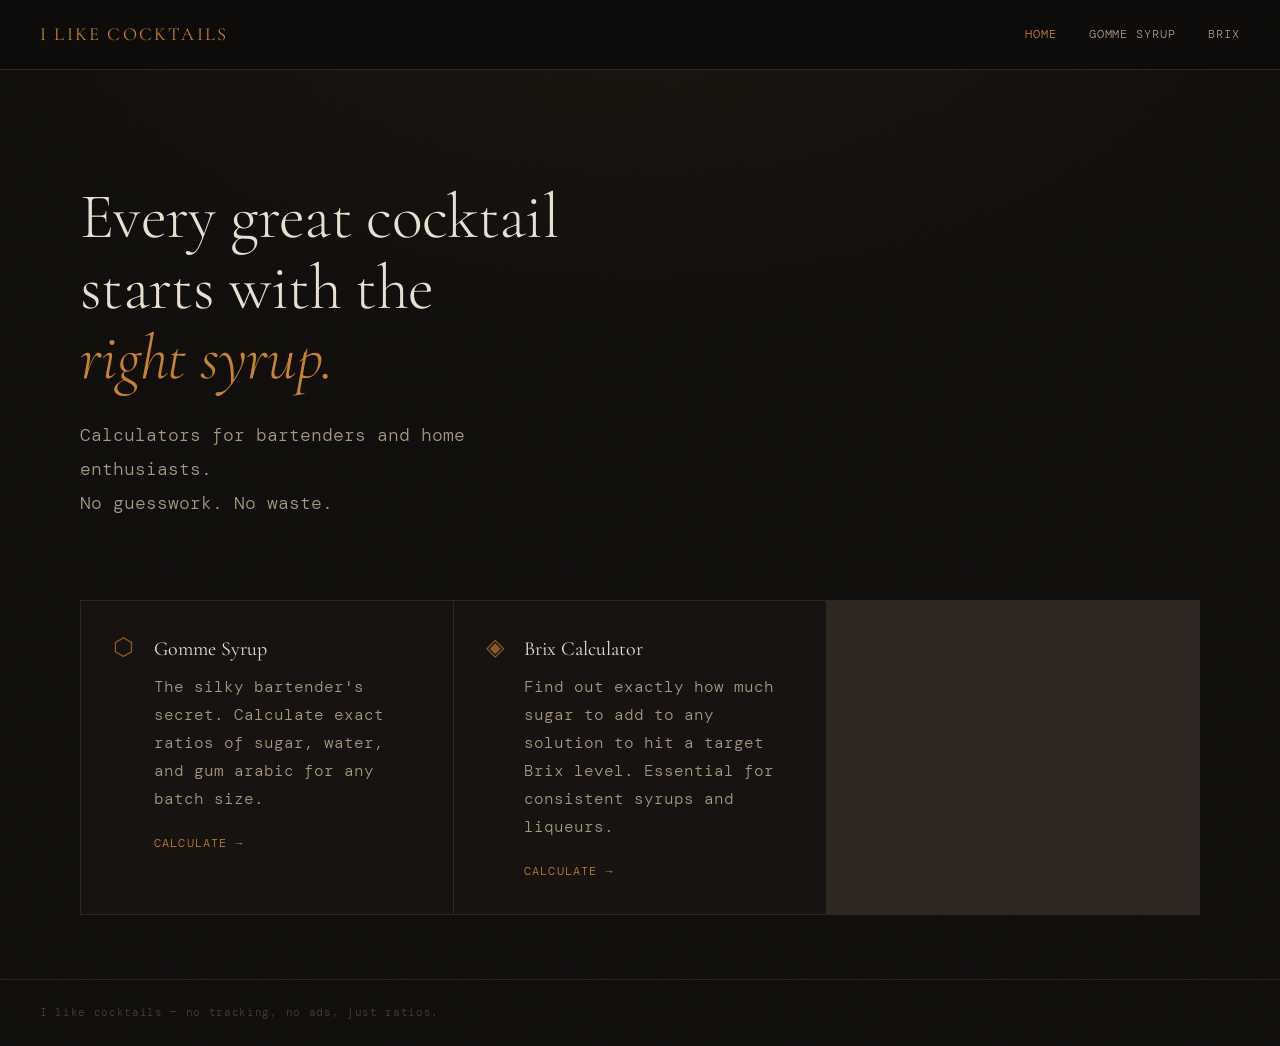
==== index.html @ 7484436f "🎉(Init): Initial commit" ====
<!DOCTYPE html>
<html lang="en">
<head>
  <meta charset="UTF-8" />
  <meta name="viewport" content="width=device-width, initial-scale=1.0" />
  <title>I like cocktails</title>
  <link rel="stylesheet" href="style.css" />
</head>
<body>

  <header>
    <a href="index.html" class="logo">I like cocktails</a>
    <nav>
      <a href="index.html" class="active">Home</a>
      <a href="gomme.html">Gomme Syrup</a>
      <a href="brix.html">Brix</a>
    </nav>
  </header>

  <main class="landing">
    <div class="hero">
      <h1>Every great cocktail<br/>starts with the<br/><em>right syrup.</em></h1>
      <p class="hero-sub">Calculators for bartenders and home enthusiasts.<br/>No guesswork. No waste.</p>
    </div>

    <div class="cards">
      <a href="gomme.html" class="card">
        <div class="card-icon">⬡</div>
        <div class="card-content">
          <h2>Gomme Syrup</h2>
          <p>The silky bartender's secret. Calculate exact ratios of sugar, water, and gum arabic for any batch size.</p>
          <span class="card-link">Calculate →</span>
        </div>
      </a>

      <a href="brix.html" class="card">
        <div class="card-icon">◈</div>
        <div class="card-content">
          <h2>Brix Calculator</h2>
          <p>Find out exactly how much sugar to add to any solution to hit a target Brix level. Essential for consistent syrups and liqueurs.</p>
          <span class="card-link">Calculate →</span>
        </div>
      </a>
    </div>
  </main>

  <footer>
    <span>I like cocktails — no tracking, no ads, just ratios.</span>
  </footer>

</body>
</html>
---- style.css ----
/* =====================================================
   THE SYRUP LAB — Dark bar aesthetic
   ===================================================== */

@import url('https://fonts.googleapis.com/css2?family=Cormorant+Garamond:ital,wght@0,300;0,400;0,600;1,300;1,400&family=DM+Mono:wght@300;400&display=swap');

/* ---- Variables ---- */
:root {
  --bg:         #0e0c0a;
  --bg-card:    #161310;
  --bg-panel:   #1a1613;
  --bg-input:   #1f1b17;
  --border:     #2e2820;
  --border-lit: #4a3d2e;
  --amber:      #c8832a;
  --amber-dim:  #8a5a1e;
  --amber-glow: rgba(200, 131, 42, 0.12);
  --gold:       #d4a843;
  --text:       #e8dfd0;
  --text-dim:   #a89880;
  --text-muted: #4a4035;
  --radius:     4px;
  --font-serif: 'Cormorant Garamond', Georgia, serif;
  --font-mono:  'DM Mono', 'Courier New', monospace;
}

/* ---- Reset ---- */
*, *::before, *::after { box-sizing: border-box; margin: 0; padding: 0; }

html { font-size: 16px; scroll-behavior: smooth; }

body {
  background: var(--bg);
  color: var(--text);
  font-family: var(--font-mono);
  font-weight: 300;
  line-height: 1.6;
  min-height: 100vh;
  display: flex;
  flex-direction: column;
  /* subtle grain overlay */
  background-image:
    radial-gradient(ellipse 80% 60% at 50% -10%, rgba(200,131,42,0.07) 0%, transparent 70%),
    url("data:image/svg+xml,%3Csvg xmlns='http://www.w3.org/2000/svg' width='200' height='200'%3E%3Cfilter id='n'%3E%3CfeTurbulence type='fractalNoise' baseFrequency='0.75' numOctaves='4' stitchTiles='stitch'/%3E%3C/filter%3E%3Crect width='200' height='200' filter='url(%23n)' opacity='0.03'/%3E%3C/svg%3E");
}

/* ---- Header ---- */
header {
  display: flex;
  align-items: center;
  justify-content: space-between;
  padding: 1.25rem 2.5rem;
  border-bottom: 1px solid var(--border);
  position: sticky;
  top: 0;
  background: rgba(14,12,10,0.92);
  backdrop-filter: blur(8px);
  z-index: 100;
}

.logo {
  font-family: var(--font-serif);
  font-weight: 400;
  font-size: 1.15rem;
  letter-spacing: 0.12em;
  text-transform: uppercase;
  color: var(--amber);
  text-decoration: none;
}

nav {
  display: flex;
  gap: 2rem;
}

nav a {
  font-family: var(--font-mono);
  font-size: 0.75rem;
  letter-spacing: 0.08em;
  text-transform: uppercase;
  color: var(--text-dim);
  text-decoration: none;
  transition: color 0.2s;
}

nav a:hover { color: var(--text); }
nav a.active { color: var(--amber); }

/* ---- Footer ---- */
footer {
  margin-top: auto;
  padding: 1.5rem 2.5rem;
  border-top: 1px solid var(--border);
  font-family: var(--font-mono);
  font-size: 0.7rem;
  color: var(--text-muted);
  letter-spacing: 0.06em;
}

/* ============================================
   LANDING PAGE
   ============================================ */
.landing {
  flex: 1;
  padding: 0 2.5rem 4rem;
  max-width: 1200px;
  width: 100%;
  margin: 0 auto;
}

/* Hero */
.hero {
  padding: 7rem 0 5rem;
  max-width: 680px;
}

.hero-tag {
  font-family: var(--font-mono);
  font-size: 0.72rem;
  letter-spacing: 0.15em;
  text-transform: uppercase;
  color: var(--amber);
  margin-bottom: 1.5rem;
}

.hero h1 {
  font-size: clamp(2.8rem, 5vw, 4.5rem);
  font-weight: 300;
  line-height: 1.1;
  letter-spacing: -0.01em;
  color: var(--text);
  margin-bottom: 1.5rem;
}

.hero h1 em {
  font-style: italic;
  color: var(--amber);
  font-weight: 300;
}

.hero-sub {
  font-size: 1.15rem;
  color: var(--text-dim);
  font-weight: 300;
  margin-bottom: 0;
  line-height: 1.85;
  max-width: 480px;
}

.cta-btn {
  display: inline-block;
  font-family: var(--font-mono);
  font-size: 0.8rem;
  letter-spacing: 0.1em;
  text-transform: uppercase;
  color: var(--amber);
  border: 1px solid var(--amber-dim);
  padding: 0.8rem 1.8rem;
  text-decoration: none;
  transition: background 0.2s, color 0.2s, border-color 0.2s;
}

.cta-btn:hover {
  background: var(--amber-glow);
  border-color: var(--amber);
}

.hero h1,
.calc-header h1,
.card h2 {
  font-family: var(--font-serif);
}

/* Cards */
.cards {
  display: grid;
  grid-template-columns: repeat(auto-fill, minmax(280px, 1fr));
  gap: 1px;
  background: var(--border);
  border: 1px solid var(--border);
}

.card {
  background: var(--bg-card);
  padding: 2rem;
  text-decoration: none;
  color: inherit;
  display: flex;
  gap: 1.25rem;
  transition: background 0.2s;
}

.card:hover:not(.card--soon) {
  background: var(--bg-panel);
}

.card--soon {
  opacity: 0.45;
  cursor: default;
}

.card-icon {
  font-size: 1.5rem;
  color: var(--amber-dim);
  flex-shrink: 0;
  line-height: 1;
  padding-top: 0.15rem;
}

.card h2 {
  font-size: 1.25rem;
  font-weight: 400;
  margin-bottom: 0.5rem;
  color: var(--text);
}

.card p {
  font-size: 1rem;
  color: var(--text-dim);
  line-height: 1.75;
  margin-bottom: 1rem;
}

.card-link {
  font-family: var(--font-mono);
  font-size: 0.72rem;
  letter-spacing: 0.1em;
  text-transform: uppercase;
  color: var(--amber);
}

.card-link--muted { color: var(--text-muted); }

/* ============================================
   CALCULATOR PAGE
   ============================================ */
.calc-page {
  flex: 1;
  padding: 0 2.5rem 4rem;
  max-width: 1200px;
  width: 100%;
  margin: 0 auto;
}

.calc-header {
  padding: 4rem 0 3rem;
  max-width: 640px;
}

.calc-tag {
  font-family: var(--font-mono);
  font-size: 0.72rem;
  letter-spacing: 0.15em;
  text-transform: uppercase;
  color: var(--amber);
  margin-bottom: 1rem;
}

.calc-header h1 {
  font-size: clamp(2.2rem, 4vw, 3.5rem);
  font-weight: 300;
  color: var(--text);
  margin-bottom: 1rem;
  line-height: 1.1;
}

.calc-desc {
  font-size: 1.08rem;
  color: var(--text-dim);
  line-height: 1.85;
  max-width: 580px;
}

.calc-desc em { color: var(--amber); font-style: italic; }

/* Layout */
.calc-layout {
  display: grid;
  grid-template-columns: 1fr 1fr;
  gap: 1px;
  background: var(--border);
  border: 1px solid var(--border);
}

.calc-panel,
.notes-panel {
  background: var(--bg-card);
  padding: 2.5rem;
}

.calc-panel h2,
.notes-panel h2 {
  font-size: 0.75rem;
  font-family: var(--font-mono);
  letter-spacing: 0.15em;
  text-transform: uppercase;
  color: var(--text-dim);
  margin-bottom: 2rem;
  padding-bottom: 0.75rem;
  border-bottom: 1px solid var(--border);
}

/* Fields */
.field-group {
  margin-bottom: 1.75rem;
}

label {
  display: block;
  font-family: var(--font-mono);
  font-size: 0.72rem;
  letter-spacing: 0.1em;
  text-transform: uppercase;
  color: var(--text-dim);
  margin-bottom: 0.6rem;
}

.label-sub {
  font-weight: 300;
  color: var(--text-muted);
  text-transform: none;
  letter-spacing: 0;
}

.field-hint {
  display: block;
  font-family: var(--font-mono);
  font-size: 0.68rem;
  color: var(--text-muted);
  margin-top: 0.45rem;
  line-height: 1.5;
}

/* Toggle buttons */
.toggle-row {
  display: flex;
  gap: 0;
}

.toggle-btn {
  font-family: var(--font-mono);
  font-size: 0.75rem;
  letter-spacing: 0.06em;
  background: var(--bg-input);
  color: var(--text-dim);
  border: 1px solid var(--border);
  padding: 0.5rem 1rem;
  cursor: pointer;
  transition: background 0.15s, color 0.15s;
  flex: 1;
}

.toggle-btn + .toggle-btn { border-left: none; }

.toggle-btn.active {
  background: var(--amber-glow);
  color: var(--amber);
  border-color: var(--amber-dim);
}

.toggle-btn:hover:not(.active) { background: var(--bg-panel); color: var(--text); }

/* Number input row */
.input-row {
  display: flex;
  align-items: center;
  gap: 0;
}

input[type="number"] {
  background: var(--bg-input);
  border: 1px solid var(--border);
  color: var(--text);
  font-family: var(--font-mono);
  font-size: 1rem;
  padding: 0.55rem 0.75rem;
  width: 100%;
  outline: none;
  -moz-appearance: textfield;
  appearance: textfield;
  transition: border-color 0.2s;
}

input[type="number"]::-webkit-outer-spin-button,
input[type="number"]::-webkit-inner-spin-button { -webkit-appearance: none; }

input[type="number"]:focus { border-color: var(--amber-dim); }

.input-unit {
  font-family: var(--font-mono);
  font-size: 0.75rem;
  letter-spacing: 0.08em;
  color: var(--text-muted);
  background: var(--bg-input);
  border: 1px solid var(--border);
  border-left: none;
  padding: 0.55rem 0.7rem;
  white-space: nowrap;
}

/* Range slider */
input[type="range"] {
  flex: 1;
  -webkit-appearance: none;
  appearance: none;
  height: 2px;
  background: var(--border-lit);
  outline: none;
  margin-right: 0.75rem;
  cursor: pointer;
}

input[type="range"]::-webkit-slider-thumb {
  -webkit-appearance: none;
  width: 14px;
  height: 14px;
  border-radius: 50%;
  background: var(--amber);
  cursor: pointer;
}

input[type="range"]::-moz-range-thumb {
  width: 14px;
  height: 14px;
  border-radius: 50%;
  background: var(--amber);
  border: none;
  cursor: pointer;
}

.input-row input[type="number"]:last-of-type {
  width: 70px;
  flex-shrink: 0;
}

/* Results box */
.results-box {
  background: var(--bg);
  border: 1px solid var(--border);
  padding: 1.5rem;
  margin-top: 2rem;
}

.results-box h3 {
  font-family: var(--font-mono);
  font-size: 0.68rem;
  letter-spacing: 0.15em;
  text-transform: uppercase;
  color: var(--text-muted);
  margin-bottom: 1.25rem;
}

.results-grid {
  display: grid;
  gap: 0;
}

.result-item {
  display: flex;
  align-items: baseline;
  gap: 0.5rem;
  padding: 0.65rem 0;
  border-bottom: 1px solid var(--border);
}

.result-item:last-child { border-bottom: none; }

.result-label {
  font-family: var(--font-mono);
  font-size: 0.72rem;
  letter-spacing: 0.06em;
  color: var(--text-dim);
  flex: 1;
}

.result-value {
  font-size: 1.5rem;
  font-weight: 300;
  color: var(--text);
  font-family: var(--font-serif);
  letter-spacing: -0.01em;
  min-width: 60px;
  text-align: right;
}

.result-unit {
  font-family: var(--font-mono);
  font-size: 0.7rem;
  color: var(--text-muted);
  min-width: 28px;
}

.result-item--total .result-value { color: var(--amber); }
.result-item--total .result-label { color: var(--text); }

/* ---- Notes / method panel ---- */
.method-steps {
  list-style: none;
  display: flex;
  flex-direction: column;
  gap: 1.5rem;
  margin-bottom: 2rem;
}

.method-steps li {
  display: flex;
  gap: 1rem;
  font-size: 1rem;
  line-height: 1.8;
  color: var(--text-dim);
}

.step-num {
  font-family: var(--font-mono);
  font-size: 0.65rem;
  color: var(--amber-dim);
  letter-spacing: 0.1em;
  padding-top: 0.2rem;
  flex-shrink: 0;
}

.method-steps strong {
  display: block;
  color: var(--text);
  font-weight: 400;
  margin-bottom: 0.2rem;
}

.tips-box {
  background: var(--bg);
  border: 1px solid var(--border);
  padding: 1.25rem 1.5rem;
}

.tips-box h3 {
  font-family: var(--font-mono);
  font-size: 0.68rem;
  letter-spacing: 0.15em;
  text-transform: uppercase;
  color: var(--text-muted);
  margin-bottom: 1rem;
}

.tips-box ul {
  list-style: none;
  display: flex;
  flex-direction: column;
  gap: 0.6rem;
}

.tips-box li {
  font-size: 0.95rem;
  color: var(--text-dim);
  padding-left: 1rem;
  position: relative;
  line-height: 1.75;
}

.tips-box li::before {
  content: '—';
  position: absolute;
  left: 0;
  color: var(--amber-dim);
}

/* Formula display */
.formula {
  font-family: var(--font-mono);
  font-size: 0.85rem;
  color: var(--amber);
  background: var(--bg);
  border: 1px solid var(--border);
  padding: 0.6rem 1rem;
  margin-top: 0.75rem;
  letter-spacing: 0.04em;
}

/* Error state */
.results-box--error {
  border-color: #6b2a2a;
}

.error-msg {
  font-family: var(--font-mono);
  font-size: 0.72rem;
  color: #c06060;
  margin-top: 0.75rem;
  min-height: 1rem;
  letter-spacing: 0.04em;
}

/* ============================================
   RESPONSIVE
   ============================================ */
@media (max-width: 800px) {
  header { padding: 1rem 1.25rem; }
  nav { gap: 1.25rem; }
  .landing, .calc-page { padding: 0 1.25rem 3rem; }
  .hero { padding: 4rem 0 3rem; }
  .calc-layout { grid-template-columns: 1fr; }
  footer { padding: 1.25rem; }
}

@media (max-width: 500px) {
  .logo { font-size: 0.95rem; }
  nav a { font-size: 0.68rem; }
  .hero h1 { font-size: 2.2rem; }
}
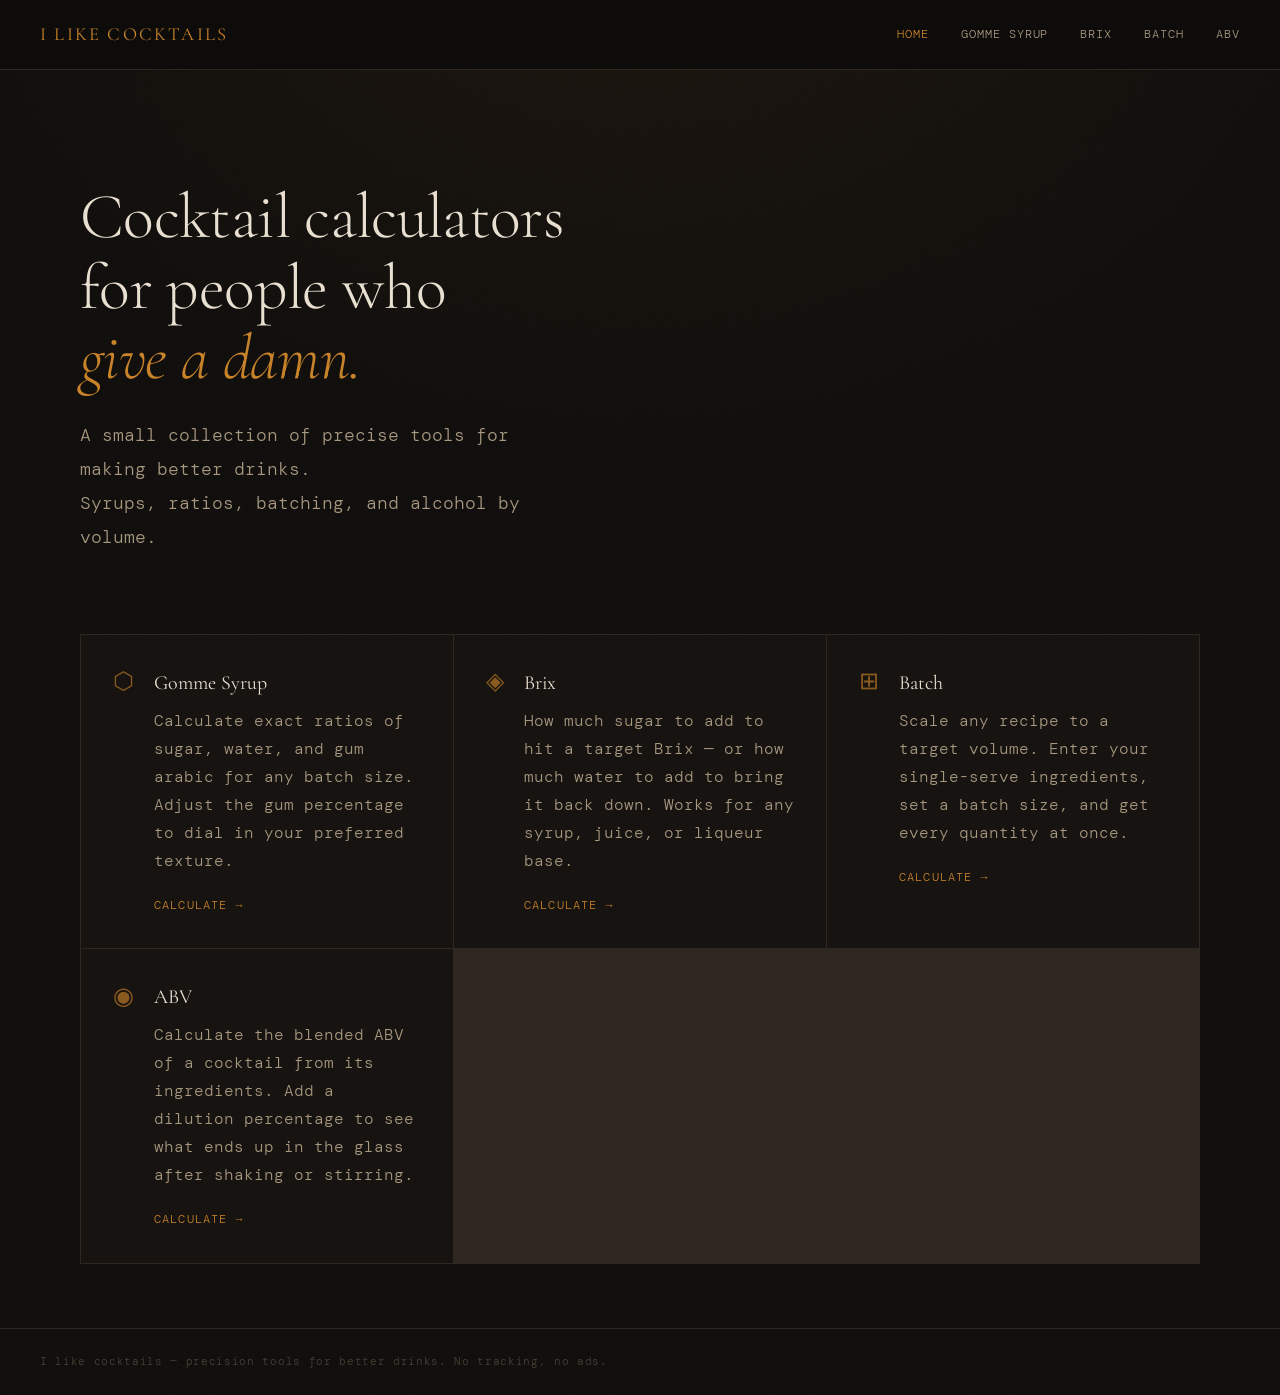
==== commit 9d440002: "✨(feat): Add stuff and refactor landing page" ====
--- a/index.html
+++ b/index.html
@@ -3,7 +3,7 @@
 <head>
   <meta charset="UTF-8" />
   <meta name="viewport" content="width=device-width, initial-scale=1.0" />
-  <title>I like cocktails</title>
+  <title>I like cocktails — precision tools for better drinks</title>
   <link rel="stylesheet" href="style.css" />
 </head>
 <body>
@@ -14,13 +14,15 @@
       <a href="index.html" class="active">Home</a>
       <a href="gomme.html">Gomme Syrup</a>
       <a href="brix.html">Brix</a>
+      <a href="batch.html">Batch</a>
+      <a href="abv.html">ABV</a>
     </nav>
   </header>
 
   <main class="landing">
     <div class="hero">
-      <h1>Every great cocktail<br/>starts with the<br/><em>right syrup.</em></h1>
-      <p class="hero-sub">Calculators for bartenders and home enthusiasts.<br/>No guesswork. No waste.</p>
+      <h1>Cocktail calculators<br/>for people who<br/><em>give a damn.</em></h1>
+      <p class="hero-sub">A small collection of precise tools for making better drinks.<br/>Syrups, ratios, batching, and alcohol by volume.</p>
     </div>
 
     <div class="cards">
@@ -28,7 +30,7 @@
         <div class="card-icon">⬡</div>
         <div class="card-content">
           <h2>Gomme Syrup</h2>
-          <p>The silky bartender's secret. Calculate exact ratios of sugar, water, and gum arabic for any batch size.</p>
+          <p>Calculate exact ratios of sugar, water, and gum arabic for any batch size. Adjust the gum percentage to dial in your preferred texture.</p>
           <span class="card-link">Calculate →</span>
         </div>
       </a>
@@ -36,8 +38,26 @@
       <a href="brix.html" class="card">
         <div class="card-icon">◈</div>
         <div class="card-content">
-          <h2>Brix Calculator</h2>
-          <p>Find out exactly how much sugar to add to any solution to hit a target Brix level. Essential for consistent syrups and liqueurs.</p>
+          <h2>Brix</h2>
+          <p>How much sugar to add to hit a target Brix — or how much water to add to bring it back down. Works for any syrup, juice, or liqueur base.</p>
+          <span class="card-link">Calculate →</span>
+        </div>
+      </a>
+
+      <a href="batch.html" class="card">
+        <div class="card-icon">⊞</div>
+        <div class="card-content">
+          <h2>Batch</h2>
+          <p>Scale any recipe to a target volume. Enter your single-serve ingredients, set a batch size, and get every quantity at once.</p>
+          <span class="card-link">Calculate →</span>
+        </div>
+      </a>
+
+      <a href="abv.html" class="card">
+        <div class="card-icon">◉</div>
+        <div class="card-content">
+          <h2>ABV</h2>
+          <p>Calculate the blended ABV of a cocktail from its ingredients. Add a dilution percentage to see what ends up in the glass after shaking or stirring.</p>
           <span class="card-link">Calculate →</span>
         </div>
       </a>
@@ -45,7 +65,7 @@
   </main>
 
   <footer>
-    <span>I like cocktails — no tracking, no ads, just ratios.</span>
+    <span>I like cocktails — precision tools for better drinks. No tracking, no ads.</span>
   </footer>
 
 </body>
